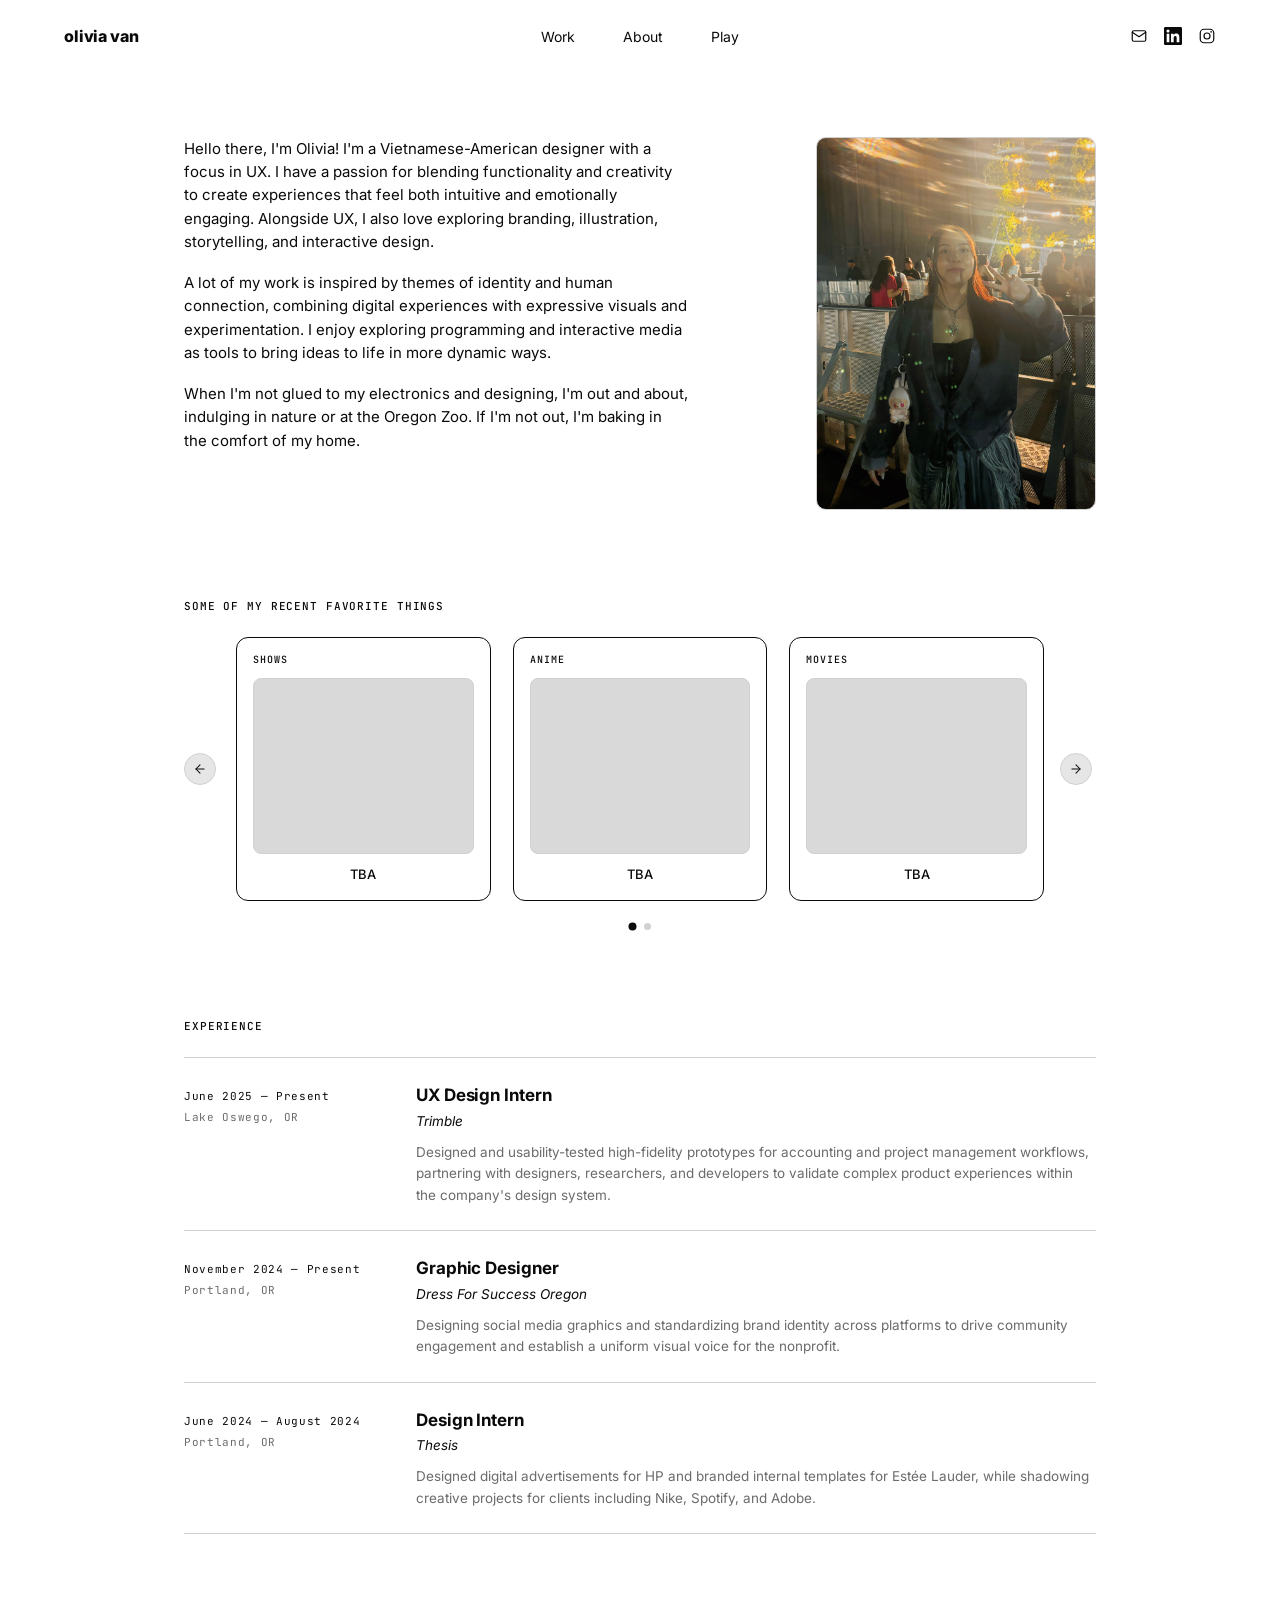
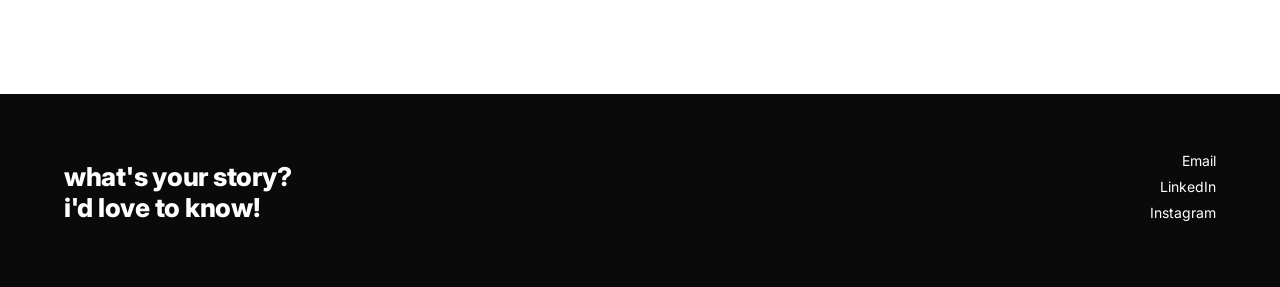
==== about.html @ d5e7a70f "atlas styling" ====
<!doctype html>
<html lang="en">
<head>
  <meta charset="utf-8" />
  <meta name="viewport" content="width=device-width, initial-scale=1" />
  <title>About — Olivia Van</title>

  <link rel="preconnect" href="https://fonts.googleapis.com" />
  <link rel="preconnect" href="https://fonts.gstatic.com" crossorigin />
  <link
    href="https://fonts.googleapis.com/css2?family=Inter:wght@400;500;600;700;800;900&family=JetBrains+Mono:wght@400;500&display=swap"
    rel="stylesheet"
  />

  <link rel="stylesheet" href="styles.css" />
</head>
<body>

  <header class="masthead">
    <a href="index.html" class="wordmark">olivia van</a>
    <nav class="nav" aria-label="Primary">
      <a href="index.html#work">Work</a>
      <a href="about.html">About</a>
      <a href="index.html#play">Play</a>
    </nav>

    <div class="masthead__social">
      <a href="mailto:hi@oliviavan.design" class="social-link" aria-label="Email">
        <svg viewBox="0 0 24 24" fill="none" stroke="currentColor" stroke-width="1.6" stroke-linecap="round" stroke-linejoin="round" aria-hidden="true"><rect x="3" y="5" width="18" height="14" rx="2"/><path d="m3 7 9 6 9-6"/></svg>
      </a>
      <a href="#" class="social-link" aria-label="LinkedIn">
        <svg viewBox="0 0 24 24" fill="currentColor" aria-hidden="true"><path d="M20.45 20.45h-3.56v-5.57c0-1.33-.02-3.04-1.85-3.04-1.85 0-2.13 1.45-2.13 2.94v5.67H9.35V9h3.41v1.56h.05c.48-.9 1.64-1.85 3.37-1.85 3.6 0 4.27 2.37 4.27 5.46v6.28zM5.34 7.43a2.06 2.06 0 1 1 0-4.13 2.06 2.06 0 0 1 0 4.13zM7.12 20.45H3.56V9h3.56v11.45zM22.22 0H1.77C.79 0 0 .77 0 1.72v20.56C0 23.23.79 24 1.77 24h20.45c.98 0 1.78-.77 1.78-1.72V1.72C24 .77 23.2 0 22.22 0z"/></svg>
      </a>
      <a href="#" class="social-link" aria-label="Instagram">
        <svg viewBox="0 0 24 24" fill="none" stroke="currentColor" stroke-width="1.6" stroke-linecap="round" stroke-linejoin="round" aria-hidden="true"><rect x="3" y="3" width="18" height="18" rx="5"/><circle cx="12" cy="12" r="4"/><circle cx="17.5" cy="6.5" r="1.1" fill="currentColor" stroke="none"/></svg>
      </a>
    </div>
  </header>

  <main class="about">

    <section class="about__intro">
      <div class="about__copy">
        <p>Hello there, I'm Olivia! I'm a Vietnamese-American designer with a focus in UX. I have a passion for blending functionality and creativity to create experiences that feel both intuitive and emotionally engaging. Alongside UX, I also love exploring branding, illustration, storytelling, and interactive design.</p>
        <p>A lot of my work is inspired by themes of identity and human connection, combining digital experiences with expressive visuals and experimentation. I enjoy exploring programming and interactive media as tools to bring ideas to life in more dynamic ways.</p>
        <p>When I'm not glued to my electronics and designing, I'm out and about, indulging in nature or at the Oregon Zoo. If I'm not out, I'm baking in the comfort of my home.</p>
      </div>
      <a href="mailto:ovan@pdx.edu" class="about__portrait" aria-label="Contact Olivia"></a>
    </section>

    <section class="favorites" aria-labelledby="favorites-title">
      <h2 id="favorites-title" class="section-eyebrow">SOME OF MY RECENT FAVORITE THINGS</h2>

      <div class="fav-carousel">
        <button class="fav-carousel__btn fav-carousel__btn--prev" aria-label="Previous">
          <svg viewBox="0 0 24 24" fill="none" stroke="currentColor" stroke-width="1.8" stroke-linecap="round" stroke-linejoin="round" aria-hidden="true"><path d="M19 12H5"/><path d="m12 19-7-7 7-7"/></svg>
        </button>

        <div class="rotator" id="favorites-rotator" aria-live="polite">
          <div class="rotator__slide is-active" data-slide="0">
            <article class="fav-card">
              <p class="fav-card__category">SHOWS</p>
              <div class="fav-card__media" aria-hidden="true"></div>
              <p class="fav-card__label">TBA</p>
            </article>
            <article class="fav-card">
              <p class="fav-card__category">ANIME</p>
              <div class="fav-card__media" aria-hidden="true"></div>
              <p class="fav-card__label">TBA</p>
            </article>
            <article class="fav-card">
              <p class="fav-card__category">MOVIES</p>
              <div class="fav-card__media" aria-hidden="true"></div>
              <p class="fav-card__label">TBA</p>
            </article>
          </div>

          <div class="rotator__slide" data-slide="1">
            <article class="fav-card">
              <p class="fav-card__category">SONGS</p>
              <div class="fav-card__media" aria-hidden="true"></div>
              <p class="fav-card__label">TBA</p>
            </article>
            <article class="fav-card">
              <p class="fav-card__category">GAMES</p>
              <div class="fav-card__media" aria-hidden="true"></div>
              <p class="fav-card__label">TBA</p>
            </article>
            <article class="fav-card">
              <p class="fav-card__category">BOOKS</p>
              <div class="fav-card__media" aria-hidden="true"></div>
              <p class="fav-card__label">TBA</p>
            </article>
          </div>
        </div>

        <button class="fav-carousel__btn fav-carousel__btn--next" aria-label="Next">
          <svg viewBox="0 0 24 24" fill="none" stroke="currentColor" stroke-width="1.8" stroke-linecap="round" stroke-linejoin="round" aria-hidden="true"><path d="M5 12h14"/><path d="m12 5 7 7-7 7"/></svg>
        </button>
      </div>

      <div class="rotator__dots" id="favorites-dots" role="tablist" aria-label="Favorites pages">
        <button class="rotator__dot is-active" data-target="0" aria-label="Page 1"></button>
        <button class="rotator__dot" data-target="1" aria-label="Page 2"></button>
      </div>
    </section>

    <section class="experience" aria-labelledby="experience-title">
      <h2 id="experience-title" class="section-eyebrow">EXPERIENCE</h2>

      <ol class="timeline">
        <li class="timeline__item">
          <div class="timeline__when">
            <span class="timeline__dates">June 2025 — Present</span>
            <span class="timeline__loc">Lake Oswego, OR</span>
          </div>
          <div class="timeline__what">
            <h3 class="timeline__role">UX Design Intern</h3>
            <p class="timeline__where">Trimble</p>
            <p class="timeline__summary">Designed and usability-tested high-fidelity prototypes for accounting and project management workflows, partnering with designers, researchers, and developers to validate complex product experiences within the company's design system.</p>
          </div>
        </li>

        <li class="timeline__item">
          <div class="timeline__when">
            <span class="timeline__dates">November 2024 — Present</span>
            <span class="timeline__loc">Portland, OR</span>
          </div>
          <div class="timeline__what">
            <h3 class="timeline__role">Graphic Designer</h3>
            <p class="timeline__where">Dress For Success Oregon</p>
            <p class="timeline__summary">Designing social media graphics and standardizing brand identity across platforms to drive community engagement and establish a uniform visual voice for the nonprofit.</p>
          </div>
        </li>

        <li class="timeline__item">
          <div class="timeline__when">
            <span class="timeline__dates">June 2024 — August 2024</span>
            <span class="timeline__loc">Portland, OR</span>
          </div>
          <div class="timeline__what">
            <h3 class="timeline__role">Design Intern</h3>
            <p class="timeline__where">Thesis</p>
            <p class="timeline__summary">Designed digital advertisements for HP and branded internal templates for Estée Lauder, while shadowing creative projects for clients including Nike, Spotify, and Adobe.</p>
          </div>
        </li>
      </ol>
    </section>

  </main>

  <footer class="foot" id="play">
    <div class="foot__inner">
      <p class="foot__say">what's your story?<br/>i'd love to know!</p>
      <ul class="foot__links">
        <li><a href="mailto:hi@oliviavan.design">Email</a></li>
        <li><a href="#">LinkedIn</a></li>
        <li><a href="#">Instagram</a></li>
      </ul>
    </div>
  </footer>

  <script>
    (() => {
      if (window.matchMedia && window.matchMedia("(hover: none)").matches) return;
      const portrait = document.querySelector(".about__portrait");
      if (!portrait) return;

      const pill = document.createElement("div");
      pill.className = "case-pill";
      pill.innerHTML = '<span>CONTACT</span><span class="case-pill__emoji" aria-hidden="true">✉️</span>';
      document.body.appendChild(pill);

      let raf = 0, x = 0, y = 0;
      const move = (e) => {
        x = e.clientX;
        y = e.clientY;
        if (raf) return;
        raf = requestAnimationFrame(() => {
          pill.style.left = x + "px";
          pill.style.top = y + "px";
          raf = 0;
        });
      };

      portrait.addEventListener("mouseenter", () => pill.classList.add("is-visible"));
      portrait.addEventListener("mouseleave", () => pill.classList.remove("is-visible"));
      portrait.addEventListener("mousemove", move);
    })();
  </script>

  <script>
    (() => {
      const rotator = document.getElementById("favorites-rotator");
      if (!rotator) return;
      const slides = [...rotator.querySelectorAll(".rotator__slide")];
      const dots = [...document.querySelectorAll("#favorites-dots .rotator__dot")];
      const prev = document.querySelector(".fav-carousel__btn--prev");
      const next = document.querySelector(".fav-carousel__btn--next");
      let i = 0;

      const show = (n) => {
        i = (n + slides.length) % slides.length;
        slides.forEach((s, idx) => s.classList.toggle("is-active", idx === i));
        dots.forEach((d, idx) => d.classList.toggle("is-active", idx === i));
      };

      prev?.addEventListener("click", () => show(i - 1));
      next?.addEventListener("click", () => show(i + 1));
      dots.forEach((d) => d.addEventListener("click", () => show(+d.dataset.target)));
    })();
  </script>

</body>
</html>
---- styles.css ----
/* olivia van — portfolio */

:root {
  --bg:       #ffffff;
  --ink:      #0a0a0a;
  --ink-mute: #6b6b6b;
  --line:     #d1d1d1;
  --card-bg:  #d9d9d9;
  --tag-bg:   #e6e6e6;
  --bubble:   #d9d9d9;

  --font-sans: "Inter", "Helvetica Neue", Arial, sans-serif;
  --font-mono: "JetBrains Mono", ui-monospace, monospace;

  --pad-x: clamp(24px, 5vw, 64px);
  --max:   1040px;
}

* { box-sizing: border-box; }
html, body { margin: 0; padding: 0; }

body {
  background: var(--bg);
  color: var(--ink);
  font-family: var(--font-sans);
  font-size: 15px;
  line-height: 1.55;
  -webkit-font-smoothing: antialiased;
}

a { color: inherit; text-decoration: none; }

/* ---------- Masthead ---------- */

.masthead {
  position: sticky;
  top: 0;
  z-index: 50;
  background: var(--bg);
  display: grid;
  grid-template-columns: 1fr auto 1fr;
  align-items: center;
  padding: 24px var(--pad-x);
  width: 100%;
}

.wordmark {
  font-weight: 800;
  font-size: 16px;
  letter-spacing: -.01em;
  justify-self: start;
}

.nav {
  justify-self: center;
  display: flex;
  gap: 48px;
}

.masthead__social {
  justify-self: end;
  display: flex;
  align-items: center;
  gap: 16px;
}
.social-link {
  display: inline-flex;
  align-items: center;
  color: var(--ink);
  transition: opacity .2s ease;
}
.social-link:hover { opacity: .55; }
.social-link svg { width: 18px; height: 18px; display: block; }
.nav a {
  font-size: 14px;
  font-weight: 400;
  color: var(--ink);
}
.nav a:hover { text-decoration: underline; text-underline-offset: 4px; }

/* ---------- Hero ---------- */

.hero {
  max-width: var(--max);
  margin: 0 auto;
  padding: 56px var(--pad-x) 120px;
  text-align: center;
}

.hero__status {
  display: inline-flex;
  align-items: center;
  gap: 8px;
  margin-bottom: 28px;
}

.status__avatar {
  position: relative;
  width: 68px;
  height: 68px;
  flex: none;
}
.status__photo {
  width: 100%;
  height: 100%;
  border-radius: 4px;
  background-image: url("images/profile.png");
  background-size: cover;
  background-position: center;
  background-repeat: no-repeat;
}
.status__moon {
  position: absolute;
  top: -5px;
  right: -5px;
  width: 18px;
  height: 18px;
  background: #fff;
  border-radius: 50%;
  display: grid;
  place-items: center;
  font-size: 11px;
  line-height: 1;
}

.status__bubble {
  position: relative;
  background: var(--bubble);
  color: var(--ink);
  border-radius: 999px;
  padding: 11px 24px;
  font-size: 14.5px;
  min-width: 320px;
  text-align: left;
}
.status__text {
  display: inline-block;
  white-space: pre;
}
.status__caret {
  display: inline-block;
  width: 1px;
  height: 1.05em;
  background: var(--ink);
  margin-left: 2px;
  vertical-align: -2px;
  animation: caret-blink 1s steps(2, end) infinite;
}
@keyframes caret-blink {
  to { opacity: 0; }
}
.status__tail {
  position: absolute;
  left: -5px;
  top: 50%;
  width: 12px;
  height: 12px;
  background: var(--bubble);
  border-radius: 2px;
  transform: translateY(-50%) rotate(45deg);
}

.hero__title {
  font-weight: 800;
  font-size: clamp(60px, 9.5vw, 104px);
  line-height: 1;
  letter-spacing: -.04em;
  margin: 0;
}

.hero__lede {
  font-size: clamp(18px, 2.2vw, 23px);
  line-height: 1.35;
  margin: 14px auto 0;
  font-weight: 500;
  white-space: nowrap;
}

@media (max-width: 720px) {
  .hero__lede { white-space: normal; max-width: 32ch; }
}

/* ---------- Work grid ---------- */

.work {
  padding: 0 var(--pad-x) 96px;
  scroll-margin-top: 110px;
}

.grid {
  display: grid;
  grid-template-columns: repeat(3, 1fr);
  gap: 22px;
}
@media (max-width: 900px) {
  .grid { grid-template-columns: 1fr 1fr; }
}
@media (max-width: 600px) {
  .grid { grid-template-columns: 1fr; }
}

.card {
  border: 1px solid var(--line);
  border-radius: 10px;
  padding: 16px 18px 20px;
  background: #fff;
  display: flex;
  flex-direction: column;
}
a.card,
.card--link {
  text-decoration: none;
  color: inherit;
  transition: border-color .25s ease, transform .25s ease;
}
a.card:hover,
.card--link:hover {
  border-color: var(--ink);
  transform: translateY(-2px);
}

a.card,
a.card * {
  cursor: none;
}

.case-pill {
  position: fixed;
  top: 0;
  left: 0;
  z-index: 9999;
  pointer-events: none;
  padding: 7px 14px;
  background: #000;
  color: #fff;
  font-family: var(--font-sans, inherit);
  font-size: 11px;
  font-weight: 600;
  letter-spacing: .08em;
  border-radius: 999px;
  white-space: nowrap;
  display: inline-flex;
  align-items: center;
  gap: 7px;
  transform: translate(-50%, -50%) scale(.85);
  opacity: 0;
  transition: opacity .15s ease, transform .15s ease;
  will-change: left, top, opacity, transform;
}

.case-pill__emoji {
  font-size: 13px;
  line-height: 1;
  display: inline-block;
}

.case-pill.is-visible {
  opacity: 1;
  transform: translate(-50%, -50%) scale(1);
  transition: opacity .15s ease, transform .15s ease;
}

@media (hover: none) {
  a.card,
  a.card * {
    cursor: auto;
  }
  .case-pill {
    display: none;
  }
}

.card__meta {
  display: flex;
  justify-content: space-between;
  align-items: center;
  font-family: var(--font-mono);
  font-size: 10px;
  letter-spacing: .08em;
  color: var(--ink);
  margin-bottom: 12px;
}

.card__cover {
  aspect-ratio: 5 / 4;
  background: var(--card-bg);
  border-radius: 4px;
  margin-bottom: 18px;
}

.card__cover--trimble {
  background-image: url("images/trimble-card.png");
  background-size: cover;
  background-position: center;
  background-repeat: no-repeat;
}

.card__cover--between {
  background-image: url("images/between-card.png");
  background-size: cover;
  background-position: center;
  background-repeat: no-repeat;
}

.card__cover--hearbat {
  background-image: url("images/hearbat-card.png");
  background-size: cover;
  background-position: center;
  background-repeat: no-repeat;
}

.card__cover--atlas {
  background-image: url("images/atlas-card.png");
  background-size: cover;
  background-position: center;
  background-repeat: no-repeat;
}

.card__cover--creative-juices {
  background-image: url("images/creative-juices-card.png");
  background-size: cover;
  background-position: center;
  background-repeat: no-repeat;
}

.card__cover--design-lecture-series {
  background-image: url("images/design-lecture-series-card.png");
  background-size: cover;
  background-position: center;
  background-repeat: no-repeat;
}

.card__head {
  display: flex;
  align-items: center;
  justify-content: space-between;
  gap: 12px;
  margin-bottom: 6px;
}

.card__title {
  font-size: 17px;
  font-weight: 700;
  margin: 0;
  letter-spacing: -.005em;
}

.card__tags {
  display: inline-flex;
  gap: 6px;
}

.tag {
  font-family: var(--font-mono);
  font-size: 9.5px;
  letter-spacing: .06em;
  padding: 4px 8px;
  background: var(--tag-bg);
  border-radius: 4px;
  color: var(--ink);
  line-height: 1;
  white-space: nowrap;
}

.card__desc {
  font-size: 12.5px;
  line-height: 1.5;
  color: var(--ink-mute);
  margin: 0;
}

/* ---------- About page ---------- */

.about {
  max-width: var(--max);
  margin: 0 auto;
  padding: 24px var(--pad-x) 96px;
}

.about__intro {
  display: grid;
  grid-template-columns: 1fr 280px;
  gap: 64px;
  align-items: start;
  padding: 40px 0 88px;
}

.about__copy {
  display: flex;
  flex-direction: column;
  gap: 18px;
  max-width: 56ch;
}
.about__copy p {
  font-size: 15px;
  line-height: 1.55;
  margin: 0;
  color: var(--ink);
}

.about__portrait {
  display: block;
  aspect-ratio: 3 / 4;
  width: 100%;
  border: 1px solid var(--line);
  border-radius: 10px;
  background-color: var(--card-bg);
  background-image: url("images/about-portrait.jpg");
  background-size: cover;
  background-position: center;
  background-repeat: no-repeat;
  cursor: none;
  transition: border-color .25s ease, transform .25s ease;
}
.about__portrait:hover {
  border-color: var(--ink);
  transform: translateY(-2px);
}
@media (hover: none) {
  .about__portrait { cursor: auto; }
}

.section-eyebrow {
  font-family: var(--font-mono);
  font-size: 11px;
  font-weight: 500;
  letter-spacing: .08em;
  color: var(--ink);
  margin: 0 0 22px;
}

/* Carousel */

.favorites {
  padding: 0 0 88px;
}

.fav-carousel {
  position: relative;
  display: grid;
  grid-template-columns: 36px 1fr 36px;
  align-items: center;
  gap: 16px;
}

.fav-carousel__btn {
  width: 32px;
  height: 32px;
  border-radius: 999px;
  border: 1px solid var(--line);
  background: var(--tag-bg);
  color: var(--ink);
  display: grid;
  place-items: center;
  cursor: pointer;
  transition: background-color .2s ease, border-color .2s ease, transform .2s ease;
}
.fav-carousel__btn:hover {
  background: var(--ink);
  border-color: var(--ink);
  color: #fff;
}
.fav-carousel__btn:active { transform: scale(.94); }
.fav-carousel__btn svg { width: 14px; height: 14px; display: block; }

.rotator {
  display: grid;
  align-items: start;
}
.rotator__slide {
  grid-area: 1 / 1;
  display: grid;
  grid-template-columns: repeat(3, 1fr);
  gap: 22px;
  opacity: 0;
  visibility: hidden;
  transform: translateY(6px);
  transition: opacity .35s ease, transform .35s ease, visibility 0s linear .35s;
}
.rotator__slide.is-active {
  opacity: 1;
  visibility: visible;
  transform: none;
  transition: opacity .35s ease, transform .35s ease, visibility 0s;
}

.rotator__dots {
  display: flex;
  justify-content: center;
  gap: 8px;
  margin-top: 22px;
}
.rotator__dot {
  width: 7px;
  height: 7px;
  border-radius: 50%;
  border: none;
  background: var(--line);
  padding: 0;
  cursor: pointer;
  transition: background-color .2s ease, transform .2s ease;
}
.rotator__dot:hover { background: var(--ink-mute); }
.rotator__dot.is-active {
  background: var(--ink);
  transform: scale(1.15);
}

@media (max-width: 900px) {
  .rotator__slide { grid-template-columns: repeat(2, 1fr); }
}
@media (max-width: 600px) {
  .rotator__slide { grid-template-columns: 1fr; }
}

.fav-card {
  border: 1px solid var(--ink);
  border-radius: 12px;
  padding: 14px 16px 14px;
  background: #fff;
  display: flex;
  flex-direction: column;
  gap: 10px;
}

.fav-card__category {
  font-family: var(--font-mono);
  font-size: 10px;
  font-weight: 500;
  letter-spacing: .1em;
  color: var(--ink);
  margin: 0;
}

.fav-card__media {
  aspect-ratio: 5 / 4;
  border: 1px solid var(--line);
  border-radius: 8px;
  background: var(--card-bg);
}

.fav-card__label {
  font-size: 13px;
  font-weight: 500;
  text-align: center;
  margin: 0 0 2px;
  color: var(--ink);
}

/* Experience timeline */

.experience {
  padding: 0 0 24px;
}

.timeline {
  list-style: none;
  margin: 0;
  padding: 0;
  display: flex;
  flex-direction: column;
}

.timeline__item {
  display: grid;
  grid-template-columns: 200px 1fr;
  gap: 32px;
  padding: 24px 0;
  border-top: 1px solid var(--line);
}
.timeline__item:last-child { border-bottom: 1px solid var(--line); }

.timeline__when {
  display: flex;
  flex-direction: column;
  gap: 4px;
  font-family: var(--font-mono);
  font-size: 11px;
  letter-spacing: .06em;
  color: var(--ink-mute);
  padding-top: 6px;
}
.timeline__dates { color: var(--ink); }
.timeline__loc { color: var(--ink-mute); }

.timeline__role {
  font-size: 17px;
  font-weight: 700;
  margin: 0 0 2px;
  letter-spacing: -.005em;
}
.timeline__where {
  font-size: 13.5px;
  font-style: italic;
  margin: 0 0 10px;
  color: var(--ink);
}

.timeline__summary {
  font-size: 13.5px;
  line-height: 1.6;
  color: var(--ink-mute);
  margin: 0;
  max-width: none;
}

@media (max-width: 720px) {
  .about__intro {
    grid-template-columns: 1fr;
    gap: 32px;
    padding: 24px 0 64px;
  }
  .about__portrait { max-width: 320px; }
  .timeline__item {
    grid-template-columns: 1fr;
    gap: 6px;
  }
}

/* ---------- Footer ---------- */

.foot {
  background: var(--ink);
  color: #fff;
  padding: 56px var(--pad-x) 64px;
  margin-top: 40px;
}

.foot__inner {
  width: 100%;
  margin: 0;
  display: flex;
  justify-content: space-between;
  align-items: flex-end;
  gap: 32px;
}

.foot__say {
  font-size: clamp(22px, 2.4vw, 26px);
  font-weight: 800;
  line-height: 1.2;
  letter-spacing: -.01em;
  margin: 0;
}

.foot__links {
  list-style: none;
  padding: 0;
  margin: 0;
  display: flex;
  flex-direction: column;
  gap: 4px;
  text-align: right;
  font-size: 14px;
  color: #fff;
}
.foot__links a:hover { text-decoration: underline; text-underline-offset: 3px; }

@media (max-width: 560px) {
  .foot__inner { flex-direction: column; align-items: flex-start; }
  .foot__links { text-align: left; }
}
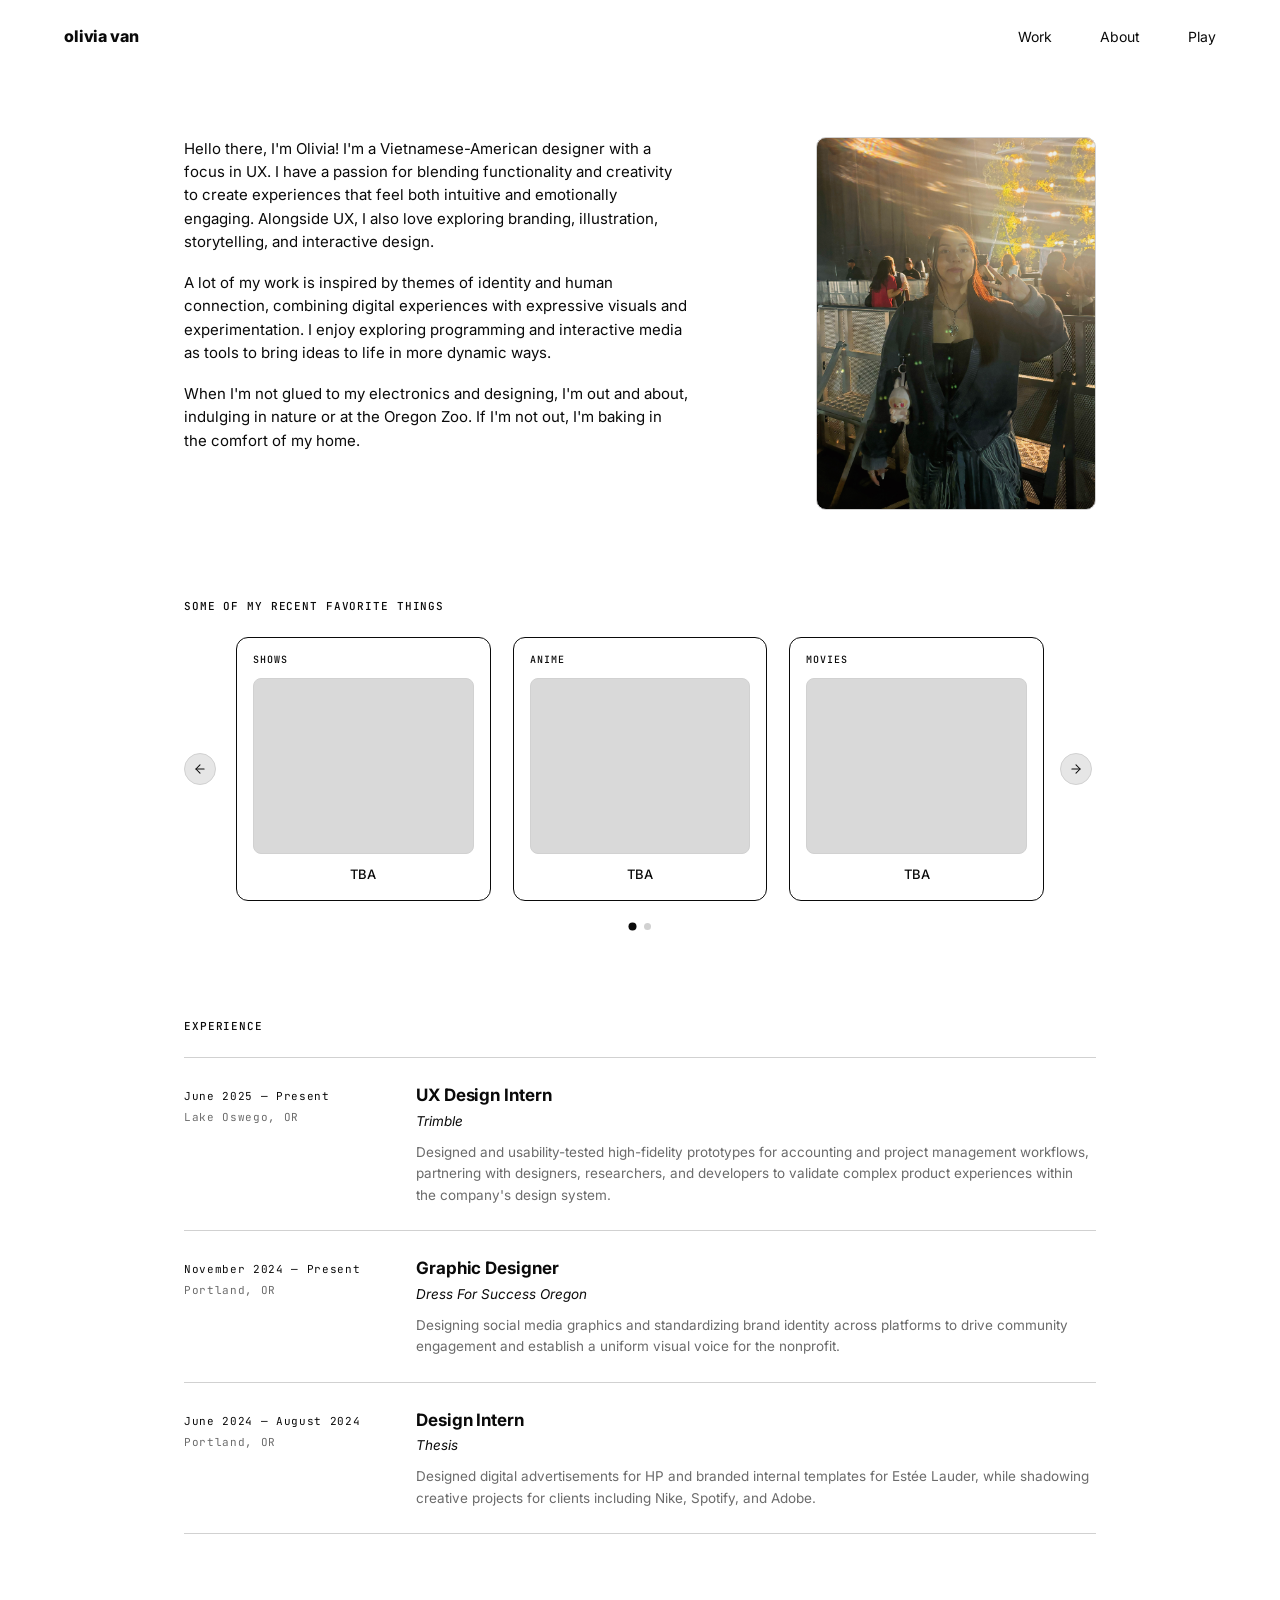
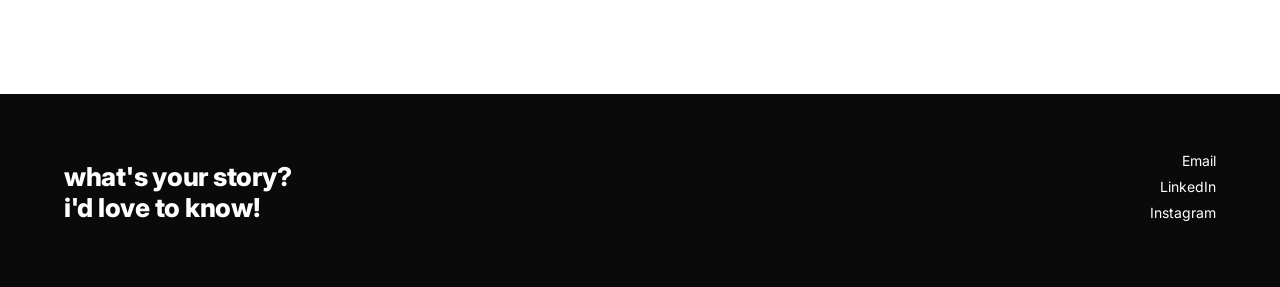
==== commit f5217814: "whole lotta styling" ====
--- a/about.html
+++ b/about.html
@@ -23,18 +23,6 @@
       <a href="about.html">About</a>
       <a href="index.html#play">Play</a>
     </nav>
-
-    <div class="masthead__social">
-      <a href="mailto:hi@oliviavan.design" class="social-link" aria-label="Email">
-        <svg viewBox="0 0 24 24" fill="none" stroke="currentColor" stroke-width="1.6" stroke-linecap="round" stroke-linejoin="round" aria-hidden="true"><rect x="3" y="5" width="18" height="14" rx="2"/><path d="m3 7 9 6 9-6"/></svg>
-      </a>
-      <a href="#" class="social-link" aria-label="LinkedIn">
-        <svg viewBox="0 0 24 24" fill="currentColor" aria-hidden="true"><path d="M20.45 20.45h-3.56v-5.57c0-1.33-.02-3.04-1.85-3.04-1.85 0-2.13 1.45-2.13 2.94v5.67H9.35V9h3.41v1.56h.05c.48-.9 1.64-1.85 3.37-1.85 3.6 0 4.27 2.37 4.27 5.46v6.28zM5.34 7.43a2.06 2.06 0 1 1 0-4.13 2.06 2.06 0 0 1 0 4.13zM7.12 20.45H3.56V9h3.56v11.45zM22.22 0H1.77C.79 0 0 .77 0 1.72v20.56C0 23.23.79 24 1.77 24h20.45c.98 0 1.78-.77 1.78-1.72V1.72C24 .77 23.2 0 22.22 0z"/></svg>
-      </a>
-      <a href="#" class="social-link" aria-label="Instagram">
-        <svg viewBox="0 0 24 24" fill="none" stroke="currentColor" stroke-width="1.6" stroke-linecap="round" stroke-linejoin="round" aria-hidden="true"><rect x="3" y="3" width="18" height="18" rx="5"/><circle cx="12" cy="12" r="4"/><circle cx="17.5" cy="6.5" r="1.1" fill="currentColor" stroke="none"/></svg>
-      </a>
-    </div>
   </header>
 
   <main class="about">
--- a/styles.css
+++ b/styles.css
@@ -38,7 +38,7 @@
   z-index: 50;
   background: var(--bg);
   display: grid;
-  grid-template-columns: 1fr auto 1fr;
+  grid-template-columns: 1fr auto;
   align-items: center;
   padding: 24px var(--pad-x);
   width: 100%;
@@ -52,7 +52,7 @@
 }
 
 .nav {
-  justify-self: center;
+  justify-self: end;
   display: flex;
   gap: 48px;
 }
@@ -83,21 +83,21 @@
 .hero {
   max-width: var(--max);
   margin: 0 auto;
-  padding: 56px var(--pad-x) 120px;
+  padding: 96px var(--pad-x) 120px;
   text-align: center;
 }
 
 .hero__status {
   display: inline-flex;
   align-items: center;
-  gap: 8px;
+  gap: 16px;
   margin-bottom: 28px;
 }
 
 .status__avatar {
   position: relative;
-  width: 68px;
-  height: 68px;
+  width: 80px;
+  height: 80px;
   flex: none;
 }
 .status__photo {
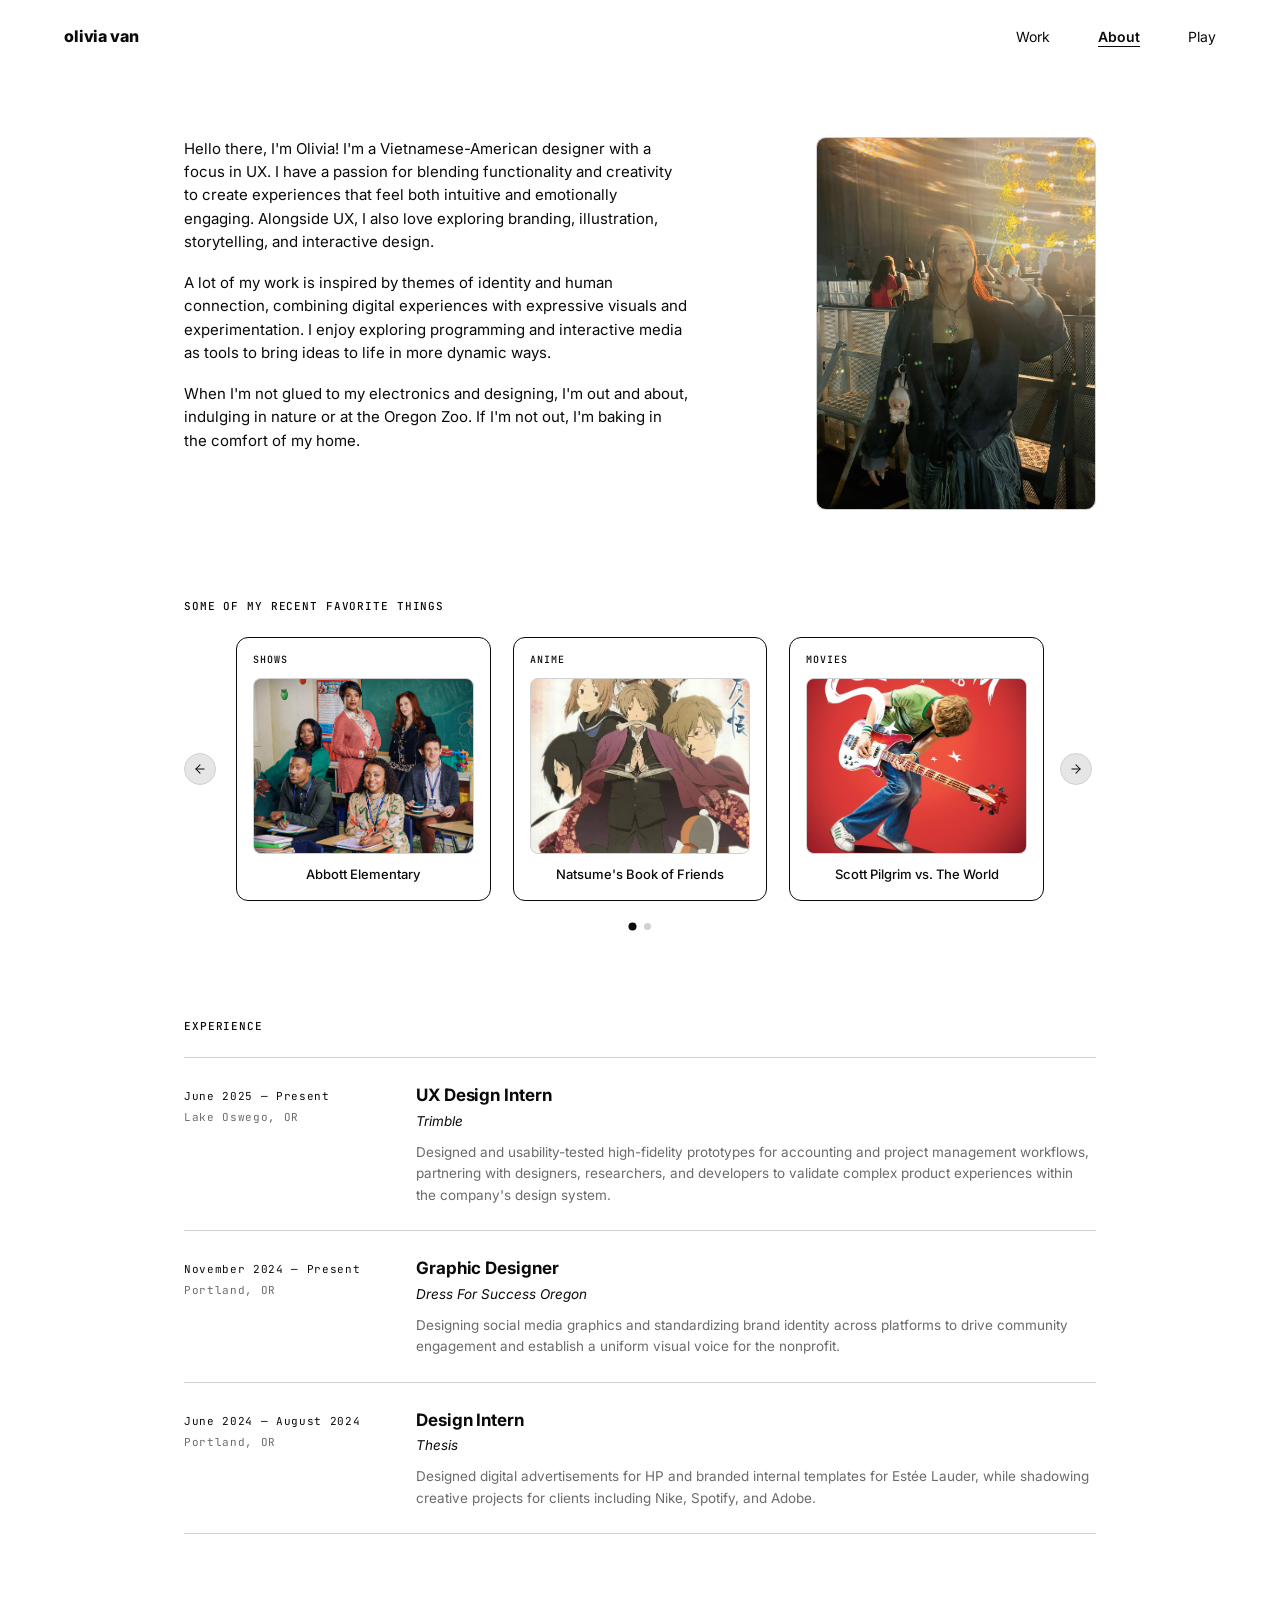
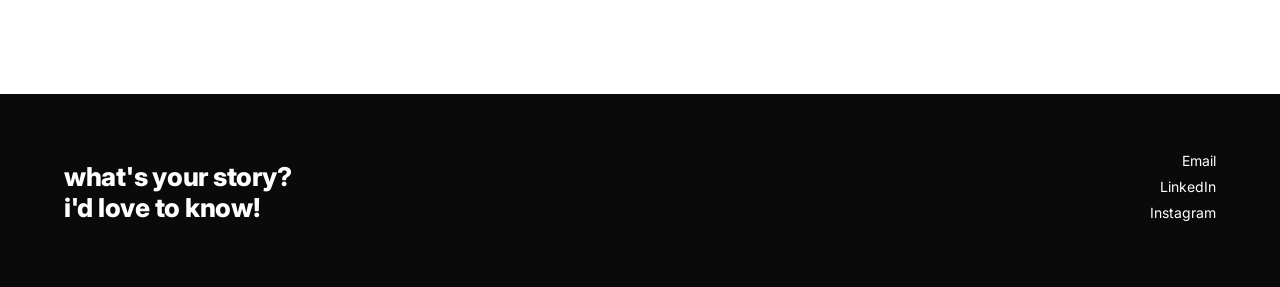
==== commit d16b8081: "more styling" ====
--- a/about.html
+++ b/about.html
@@ -17,11 +17,14 @@
 <body>
 
   <header class="masthead">
-    <a href="index.html" class="wordmark">olivia van</a>
+    <div class="wordmark-wrap">
+      <a href="index.html" class="wordmark">olivia van</a>
+      <a href="mailto:oliviauyenvan@gmail.com" class="wordmark__email">oliviauyenvan@gmail.com</a>
+    </div>
     <nav class="nav" aria-label="Primary">
       <a href="index.html#work">Work</a>
-      <a href="about.html">About</a>
-      <a href="index.html#play">Play</a>
+      <a href="about.html" aria-current="page">About</a>
+      <a href="play.html">Play</a>
     </nav>
   </header>
 
@@ -48,36 +51,36 @@
           <div class="rotator__slide is-active" data-slide="0">
             <article class="fav-card">
               <p class="fav-card__category">SHOWS</p>
-              <div class="fav-card__media" aria-hidden="true"></div>
-              <p class="fav-card__label">TBA</p>
+              <div class="fav-card__media" style="background-image:url('images/favorites/show-abbott.jpg')" aria-hidden="true"></div>
+              <p class="fav-card__label">Abbott Elementary</p>
             </article>
             <article class="fav-card">
               <p class="fav-card__category">ANIME</p>
-              <div class="fav-card__media" aria-hidden="true"></div>
-              <p class="fav-card__label">TBA</p>
+              <div class="fav-card__media" style="background-image:url('images/favorites/anime-natsume.webp')" aria-hidden="true"></div>
+              <p class="fav-card__label">Natsume's Book of Friends</p>
             </article>
             <article class="fav-card">
               <p class="fav-card__category">MOVIES</p>
-              <div class="fav-card__media" aria-hidden="true"></div>
-              <p class="fav-card__label">TBA</p>
+              <div class="fav-card__media" style="background-image:url('images/favorites/movie-scottpilgrim.jpg')" aria-hidden="true"></div>
+              <p class="fav-card__label">Scott Pilgrim vs. The World</p>
             </article>
           </div>
 
           <div class="rotator__slide" data-slide="1">
             <article class="fav-card">
               <p class="fav-card__category">SONGS</p>
-              <div class="fav-card__media" aria-hidden="true"></div>
-              <p class="fav-card__label">TBA</p>
-            </article>
-            <article class="fav-card">
-              <p class="fav-card__category">GAMES</p>
-              <div class="fav-card__media" aria-hidden="true"></div>
-              <p class="fav-card__label">TBA</p>
-            </article>
-            <article class="fav-card">
-              <p class="fav-card__category">BOOKS</p>
-              <div class="fav-card__media" aria-hidden="true"></div>
-              <p class="fav-card__label">TBA</p>
+              <div class="fav-card__media" style="background-image:url('images/favorites/song-newdad.png')" aria-hidden="true"></div>
+              <p class="fav-card__label">A Sinking Feeling — NewDad</p>
+            </article>
+            <article class="fav-card">
+              <p class="fav-card__category">SONGS</p>
+              <div class="fav-card__media" style="background-image:url('images/favorites/song-charli.jpeg')" aria-hidden="true"></div>
+              <p class="fav-card__label">detonate — Charli xcx</p>
+            </article>
+            <article class="fav-card">
+              <p class="fav-card__category">MOVIES</p>
+              <div class="fav-card__media" style="background-image:url('images/favorites/movie-ladybird.jpeg')" aria-hidden="true"></div>
+              <p class="fav-card__label">Lady Bird</p>
             </article>
           </div>
         </div>
@@ -141,9 +144,9 @@
     <div class="foot__inner">
       <p class="foot__say">what's your story?<br/>i'd love to know!</p>
       <ul class="foot__links">
-        <li><a href="mailto:hi@oliviavan.design">Email</a></li>
-        <li><a href="#">LinkedIn</a></li>
-        <li><a href="#">Instagram</a></li>
+        <li><a href="mailto:oliviauyenvan@gmail.com">Email</a></li>
+        <li><a href="https://www.linkedin.com/in/oliviaavan" target="_blank" rel="noopener">LinkedIn</a></li>
+        <li><a href="https://www.instagram.com/oliviauyenvan/" target="_blank" rel="noopener">Instagram</a></li>
       </ul>
     </div>
   </footer>
--- a/styles.css
+++ b/styles.css
@@ -44,11 +44,42 @@
   width: 100%;
 }
 
+.wordmark-wrap {
+  position: relative;
+  justify-self: start;
+}
+
 .wordmark {
   font-weight: 800;
   font-size: 16px;
   letter-spacing: -.01em;
-  justify-self: start;
+}
+
+/* Email reveal on hover over the wordmark */
+.wordmark__email {
+  position: absolute;
+  top: 100%;
+  left: 0;
+  /* transparent bridge so the cursor can travel from the name to the
+     email without crossing a gap and dropping the hover state */
+  padding-top: 8px;
+  font-family: var(--font-mono);
+  font-size: 12px;
+  letter-spacing: .02em;
+  color: var(--ink);
+  white-space: nowrap;
+  opacity: 0;
+  transform: translateY(-6px);
+  pointer-events: none;
+  transition: opacity .25s ease, transform .25s ease;
+}
+.wordmark__email:hover { text-decoration: underline; text-underline-offset: 3px; }
+
+.wordmark-wrap:hover .wordmark__email,
+.wordmark-wrap:focus-within .wordmark__email {
+  opacity: 1;
+  transform: translateY(0);
+  pointer-events: auto;
 }
 
 .nav {
@@ -77,6 +108,12 @@
   color: var(--ink);
 }
 .nav a:hover { text-decoration: underline; text-underline-offset: 4px; }
+.nav a.is-active,
+.nav a[aria-current="page"] {
+  font-weight: 600;
+  text-decoration: underline;
+  text-underline-offset: 4px;
+}
 
 /* ---------- Hero ---------- */
 
@@ -96,9 +133,16 @@
 
 .status__avatar {
   position: relative;
+  display: block;
   width: 80px;
   height: 80px;
   flex: none;
+  cursor: pointer;
+  text-decoration: none;
+  transition: transform 0.2s ease;
+}
+.status__avatar:hover {
+  transform: translateY(-2px);
 }
 .status__photo {
   width: 100%;
@@ -536,7 +580,10 @@
   aspect-ratio: 5 / 4;
   border: 1px solid var(--line);
   border-radius: 8px;
-  background: var(--card-bg);
+  background-color: var(--card-bg);
+  background-size: cover;
+  background-position: center;
+  background-repeat: no-repeat;
 }
 
 .fav-card__label {
@@ -660,3 +707,127 @@
   .foot__inner { flex-direction: column; align-items: flex-start; }
   .foot__links { text-align: left; }
 }
+
+/* ---------- Play page ---------- */
+.play {
+  max-width: 680px;
+  margin: 0 auto;
+  padding: 80px var(--pad-x) 110px;
+}
+
+.play__head {
+  text-align: center;
+  margin-bottom: 40px;
+}
+.play__title {
+  font-weight: 800;
+  font-size: clamp(48px, 8vw, 84px);
+  line-height: 1;
+  letter-spacing: -.04em;
+  margin: 0 0 18px;
+}
+.play__wip {
+  display: inline-flex;
+  align-items: center;
+  gap: 8px;
+  font-family: var(--font-mono);
+  font-size: 11px;
+  letter-spacing: .08em;
+  color: var(--ink-mute);
+  border: 1px solid var(--line);
+  border-radius: 8px;
+  padding: 7px 14px;
+}
+.play__wip-dot {
+  width: 7px;
+  height: 7px;
+  border-radius: 50%;
+  background: #f5a623;
+  animation: wip-pulse 1.5s ease-in-out infinite;
+}
+@keyframes wip-pulse {
+  0%, 100% { opacity: .3; transform: scale(.85); }
+  50%      { opacity: 1;  transform: scale(1); }
+}
+
+/* Chat thread */
+.chat {
+  display: flex;
+  flex-direction: column;
+  gap: 12px;
+}
+.chat__row {
+  display: flex;
+  align-items: flex-end;
+  gap: 10px;
+  max-width: 82%;
+  opacity: 0;
+  transform: translateY(12px);
+  animation: chat-in .55s cubic-bezier(.22,.61,.36,1) forwards;
+}
+.chat__row--in  { align-self: flex-start; }
+.chat__row--out { align-self: flex-end; flex-direction: row-reverse; }
+
+/* stagger each message in sequence */
+.chat__row:nth-child(1) { animation-delay: .15s; }
+.chat__row:nth-child(2) { animation-delay: .65s; }
+.chat__row:nth-child(3) { animation-delay: 1.2s; }
+.chat__row:nth-child(4) { animation-delay: 1.8s; }
+.chat__row:nth-child(5) { animation-delay: 2.4s; }
+.chat__row:nth-child(6) { animation-delay: 3s; }
+
+.chat__avatar {
+  width: 34px;
+  height: 34px;
+  flex: none;
+  border-radius: 9px;
+  background-image: url("images/profile.png");
+  background-size: cover;
+  background-position: center;
+}
+.chat__avatar--ghost { visibility: hidden; }
+
+.chat__bubble {
+  background: var(--bubble);
+  color: var(--ink);
+  border-radius: 20px;
+  padding: 11px 17px;
+  font-size: 14.5px;
+  line-height: 1.45;
+}
+.chat__row--in  .chat__bubble { border-bottom-left-radius: 6px; }
+.chat__row--out .chat__bubble {
+  background: var(--ink);
+  color: #fff;
+  border-bottom-right-radius: 6px;
+}
+
+@keyframes chat-in {
+  to { opacity: 1; transform: translateY(0); }
+}
+
+/* Typing indicator bubble */
+.chat__typing {
+  display: inline-flex;
+  align-items: center;
+  gap: 5px;
+  padding: 15px 17px;
+}
+.chat__typing span {
+  width: 7px;
+  height: 7px;
+  border-radius: 50%;
+  background: var(--ink-mute);
+  animation: chat-typing 1.3s infinite ease-in-out;
+}
+.chat__typing span:nth-child(2) { animation-delay: .18s; }
+.chat__typing span:nth-child(3) { animation-delay: .36s; }
+@keyframes chat-typing {
+  0%, 60%, 100% { transform: translateY(0);    opacity: .35; }
+  30%           { transform: translateY(-5px); opacity: 1;   }
+}
+
+@media (prefers-reduced-motion: reduce) {
+  .chat__row { opacity: 1; transform: none; animation: none; }
+  .play__wip-dot, .chat__typing span { animation: none; }
+}
